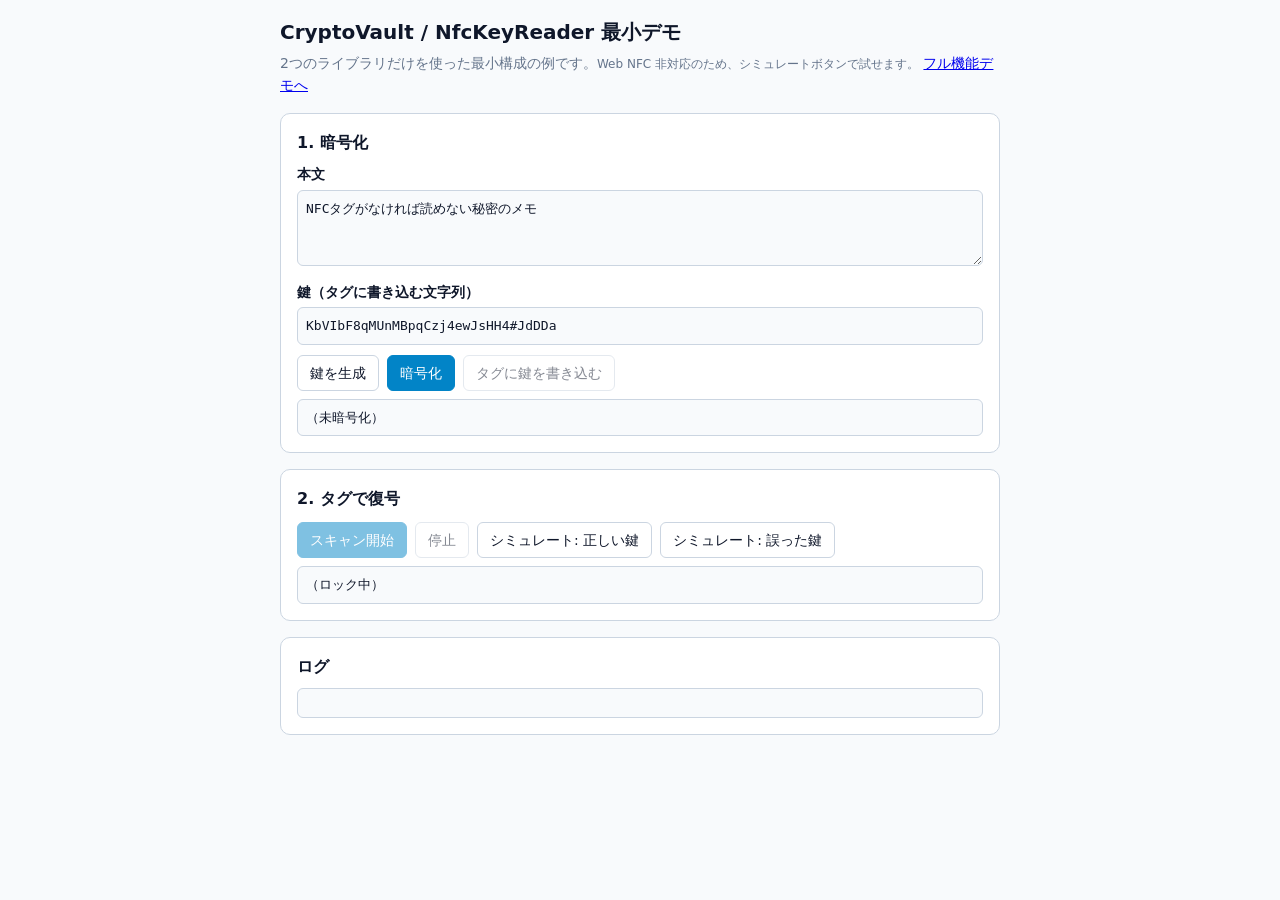
==== demo.html @ 72ac91d0 "Add minimal CryptoVault and NFC demo Add a standalone Japanese-language demo for encrypting text, wr" ====
<!DOCTYPE html>
<html lang="ja">
<head>
  <meta charset="UTF-8">
  <meta name="viewport" content="width=device-width, initial-scale=1.0">
  <title>CryptoVault / NfcKeyReader 最小デモ</title>
  <style>
    :root {
      color-scheme: light dark;
      --bg: #f8fafc;
      --fg: #0f172a;
      --muted: #64748b;
      --panel: #ffffff;
      --border: #cbd5e1;
      --accent: #0284c7;
      --ok: #047857;
      --ng: #be123c;
    }
    @media (prefers-color-scheme: dark) {
      :root {
        --bg: #0b1120;
        --fg: #e2e8f0;
        --muted: #94a3b8;
        --panel: #111827;
        --border: #334155;
        --accent: #38bdf8;
        --ok: #34d399;
        --ng: #fb7185;
      }
    }
    * { box-sizing: border-box; }
    body {
      margin: 0;
      padding: 16px;
      background: var(--bg);
      color: var(--fg);
      font: 14px/1.6 system-ui, -apple-system, sans-serif;
    }
    main { max-width: 720px; margin: 0 auto; }
    h1 { font-size: 1.25rem; margin: 0 0 4px; }
    h2 { font-size: 1rem; margin: 0 0 8px; }
    p.lead { margin: 0 0 16px; color: var(--muted); }
    section {
      background: var(--panel);
      border: 1px solid var(--border);
      border-radius: 10px;
      padding: 16px;
      margin-bottom: 16px;
    }
    label { display: block; font-weight: 600; margin: 8px 0 4px; }
    textarea, input, pre {
      width: 100%;
      font: 13px/1.5 ui-monospace, SFMono-Regular, Menlo, monospace;
      color: inherit;
      background: var(--bg);
      border: 1px solid var(--border);
      border-radius: 6px;
      padding: 8px;
    }
    pre { margin: 8px 0 0; white-space: pre-wrap; word-break: break-all; min-height: 2.5em; }
    .row { display: flex; flex-wrap: wrap; gap: 8px; margin-top: 10px; }
    button {
      font: inherit;
      padding: 6px 12px;
      border-radius: 6px;
      border: 1px solid var(--border);
      background: var(--panel);
      color: inherit;
      cursor: pointer;
    }
    button.primary { background: var(--accent); border-color: var(--accent); color: #fff; }
    button:disabled { opacity: .5; cursor: not-allowed; }
    #support { font-size: 12px; color: var(--muted); }
    #result.ok { color: var(--ok); border-color: var(--ok); }
    #result.ng { color: var(--ng); border-color: var(--ng); }
    #log { max-height: 160px; overflow-y: auto; color: var(--muted); font-size: 12px; }
  </style>
</head>
<body>
  <main>
    <h1>CryptoVault / NfcKeyReader 最小デモ</h1>
    <p class="lead">
      2つのライブラリだけを使った最小構成の例です。<span id="support"></span>
      <a href="index.html">フル機能デモへ</a>
    </p>

    <section>
      <h2>1. 暗号化</h2>
      <label for="plain">本文</label>
      <textarea id="plain" rows="3">NFCタグがなければ読めない秘密のメモ</textarea>
      <label for="key">鍵（タグに書き込む文字列）</label>
      <input id="key" type="text" autocomplete="off">
      <div class="row">
        <button id="gen">鍵を生成</button>
        <button id="enc" class="primary">暗号化</button>
        <button id="write">タグに鍵を書き込む</button>
      </div>
      <pre id="payload">（未暗号化）</pre>
    </section>

    <section>
      <h2>2. タグで復号</h2>
      <div class="row">
        <button id="scan" class="primary">スキャン開始</button>
        <button id="stop">停止</button>
        <button id="sim-ok">シミュレート: 正しい鍵</button>
        <button id="sim-ng">シミュレート: 誤った鍵</button>
      </div>
      <pre id="result">（ロック中）</pre>
    </section>

    <section>
      <h2>ログ</h2>
      <pre id="log"></pre>
    </section>
  </main>

  <script type="module">
    import { CryptoVault } from './js/crypto-vault.js';
    import { NfcKeyReader } from './js/nfc-key-reader.js';

    const $ = (id) => document.getElementById(id);
    let payload = null;
    let encryptedWithKey = null;

    const log = (msg) => {
      $('log').textContent = `[${new Date().toLocaleTimeString()}] ${msg}\n` + $('log').textContent;
    };

    const showResult = (text, state) => {
      $('result').textContent = text;
      $('result').className = state || '';
    };

    const supported = NfcKeyReader.isSupported();
    $('support').textContent = supported
      ? 'Web NFC 対応ブラウザです。'
      : 'Web NFC 非対応のため、シミュレートボタンで試せます。';
    for (const id of ['scan', 'stop', 'write']) $(id).disabled = !supported;

    const reader = new NfcKeyReader({
      onKeyRead: async (scannedKey, meta) => {
        log(`鍵を読み取り (UID: ${meta.serialNumber})`);
        if (!payload) {
          showResult('先に暗号化を実行してください。', 'ng');
          return;
        }
        try {
          showResult(await CryptoVault.decrypt(payload, scannedKey), 'ok');
          log('復号成功');
        } catch (err) {
          showResult(err.message, 'ng');
          log('復号失敗');
        }
      },
      onError: (err) => log(`エラー: ${err.message}`),
      onStatus: (status, message) => log(`${status}: ${message}`)
    });

    $('gen').addEventListener('click', () => {
      $('key').value = CryptoVault.generateRandomKey(32);
    });

    $('enc').addEventListener('click', async () => {
      try {
        const key = $('key').value.trim();
        payload = await CryptoVault.encrypt($('plain').value.trim(), key);
        encryptedWithKey = key;
        $('payload').textContent = JSON.stringify(payload, null, 2);
        showResult('（ロック中）');
        log('暗号化しました');
      } catch (err) {
        log(`暗号化エラー: ${err.message}`);
      }
    });

    $('write').addEventListener('click', async () => {
      try {
        await reader.writeKey($('key').value.trim());
        log('タグへの書き込みが完了しました');
      } catch (err) {
        log(`書き込みエラー: ${err.message}`);
      }
    });

    $('scan').addEventListener('click', () => reader.startScan().catch(() => {}));
    $('stop').addEventListener('click', () => reader.stopScan());

    $('sim-ok').addEventListener('click', () => {
      if (!encryptedWithKey) {
        log('先に暗号化を実行してください');
        return;
      }
      reader.simulateRead(encryptedWithKey);
    });
    $('sim-ng').addEventListener('click', () => reader.simulateRead('WRONG_KEY_' + CryptoVault.generateRandomKey(8)));

    $('gen').click();
  </script>
</body>
</html>
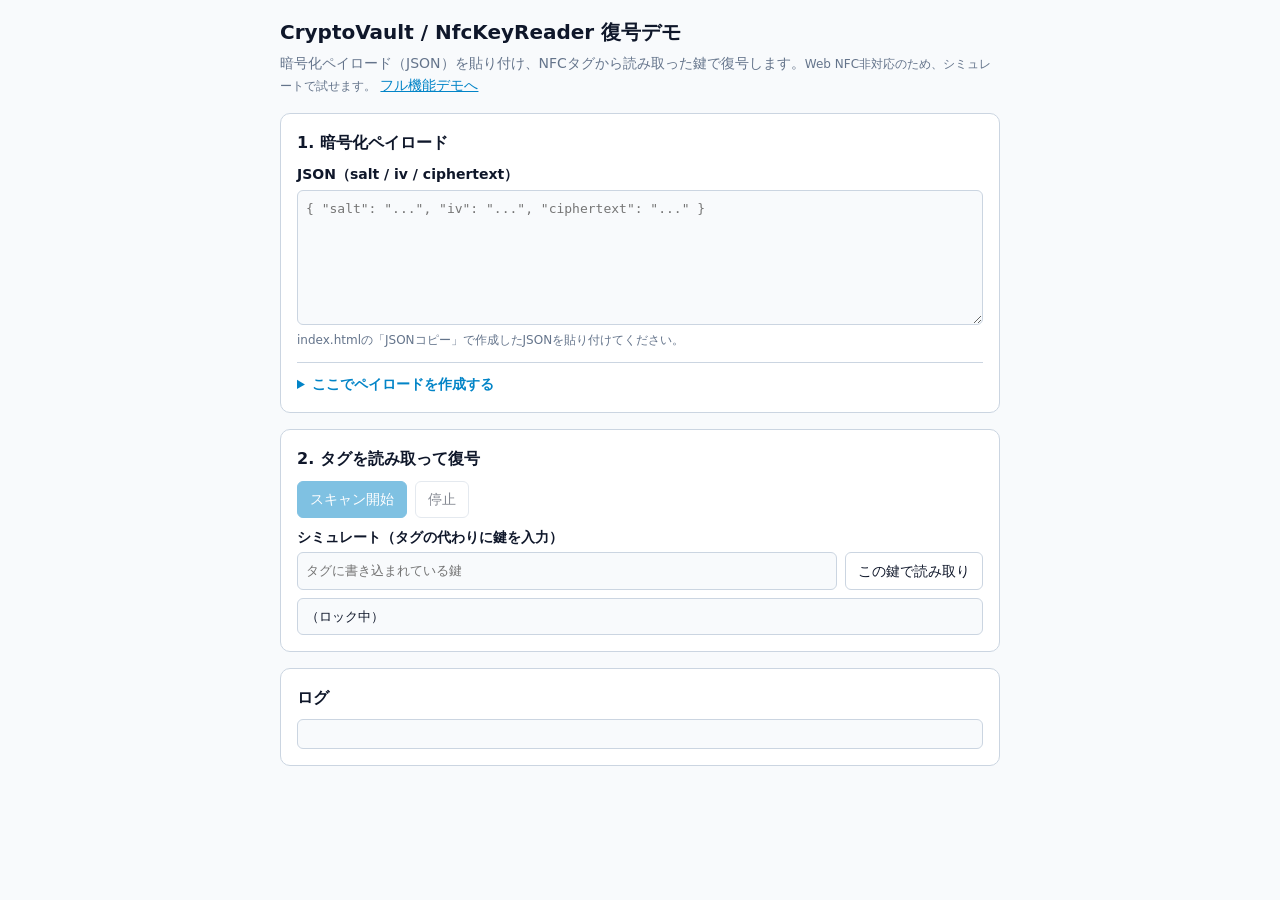
==== commit c16bb49b: "Turn minimal demo into payload decryption demo Let users paste an encrypted JSON payload and decrypt" ====
--- a/demo.html
+++ b/demo.html
@@ -3,7 +3,7 @@
 <head>
   <meta charset="UTF-8">
   <meta name="viewport" content="width=device-width, initial-scale=1.0">
-  <title>CryptoVault / NfcKeyReader 最小デモ</title>
+  <title>CryptoVault / NfcKeyReader 復号デモ</title>
   <style>
     :root {
       color-scheme: light dark;
@@ -39,7 +39,9 @@
     main { max-width: 720px; margin: 0 auto; }
     h1 { font-size: 1.25rem; margin: 0 0 4px; }
     h2 { font-size: 1rem; margin: 0 0 8px; }
+    p { margin: 0 0 8px; }
     p.lead { margin: 0 0 16px; color: var(--muted); }
+    a { color: var(--accent); }
     section {
       background: var(--panel);
       border: 1px solid var(--border);
@@ -48,6 +50,7 @@
       margin-bottom: 16px;
     }
     label { display: block; font-weight: 600; margin: 8px 0 4px; }
+    .hint { font-size: 12px; color: var(--muted); }
     textarea, input, pre {
       width: 100%;
       font: 13px/1.5 ui-monospace, SFMono-Regular, Menlo, monospace;
@@ -57,8 +60,11 @@
       border-radius: 6px;
       padding: 8px;
     }
+    textarea { resize: vertical; }
     pre { margin: 8px 0 0; white-space: pre-wrap; word-break: break-all; min-height: 2.5em; }
-    .row { display: flex; flex-wrap: wrap; gap: 8px; margin-top: 10px; }
+    .row { display: flex; flex-wrap: wrap; align-items: center; gap: 8px; margin-top: 10px; }
+    .input-row { display: flex; gap: 8px; }
+    .input-row input { flex: 1; min-width: 0; }
     button {
       font: inherit;
       padding: 6px 12px;
@@ -71,41 +77,61 @@
     button.primary { background: var(--accent); border-color: var(--accent); color: #fff; }
     button:disabled { opacity: .5; cursor: not-allowed; }
     #support { font-size: 12px; color: var(--muted); }
-    #result.ok { color: var(--ok); border-color: var(--ok); }
-    #result.ng { color: var(--ng); border-color: var(--ng); }
+    #payload-status { font-size: 12px; color: var(--muted); }
+    #payload-status.ok, #result.ok { color: var(--ok); }
+    #payload-status.ng, #result.ng { color: var(--ng); }
+    #result.ok { border-color: var(--ok); }
+    #result.ng { border-color: var(--ng); }
     #log { max-height: 160px; overflow-y: auto; color: var(--muted); font-size: 12px; }
+    details { margin-top: 12px; border-top: 1px solid var(--border); padding-top: 10px; }
+    details summary { cursor: pointer; font-weight: 600; color: var(--accent); }
+    details[open] summary { margin-bottom: 4px; }
   </style>
 </head>
 <body>
   <main>
-    <h1>CryptoVault / NfcKeyReader 最小デモ</h1>
+    <h1>CryptoVault / NfcKeyReader 復号デモ</h1>
     <p class="lead">
-      2つのライブラリだけを使った最小構成の例です。<span id="support"></span>
+      暗号化ペイロード（JSON）を貼り付け、NFCタグから読み取った鍵で復号します。<span id="support"></span>
       <a href="index.html">フル機能デモへ</a>
     </p>
 
     <section>
-      <h2>1. 暗号化</h2>
-      <label for="plain">本文</label>
-      <textarea id="plain" rows="3">NFCタグがなければ読めない秘密のメモ</textarea>
-      <label for="key">鍵（タグに書き込む文字列）</label>
-      <input id="key" type="text" autocomplete="off">
+      <h2>1. 暗号化ペイロード</h2>
+      <label for="payload">JSON（salt / iv / ciphertext）</label>
+      <textarea id="payload" rows="6" spellcheck="false" placeholder='{ "salt": "...", "iv": "...", "ciphertext": "..." }'></textarea>
+      <div id="payload-status">index.htmlの「JSONコピー」で作成したJSONを貼り付けてください。</div>
+
+      <!-- ペイロード作成ドロワー -->
+      <details id="creator">
+        <summary>ここでペイロードを作成する</summary>
+        <label for="plain">本文</label>
+        <textarea id="plain" rows="3">NFCタグがなければ読めない秘密のメモ</textarea>
+        <label for="key">鍵（タグに書き込む文字列）</label>
+        <div class="input-row">
+          <input id="key" type="text" autocomplete="off" spellcheck="false">
+          <button id="gen" type="button">生成</button>
+        </div>
+        <div class="row">
+          <button id="enc" type="button" class="primary">暗号化してJSON欄に入力</button>
+          <button id="write" type="button">タグに鍵を書き込む</button>
+        </div>
+      </details>
+    </section>
+
+    <section>
+      <h2>2. タグを読み取って復号</h2>
       <div class="row">
-        <button id="gen">鍵を生成</button>
-        <button id="enc" class="primary">暗号化</button>
-        <button id="write">タグに鍵を書き込む</button>
+        <button id="scan" type="button" class="primary">スキャン開始</button>
+        <button id="stop" type="button">停止</button>
       </div>
-      <pre id="payload">（未暗号化）</pre>
-    </section>
-
-    <section>
-      <h2>2. タグで復号</h2>
-      <div class="row">
-        <button id="scan" class="primary">スキャン開始</button>
-        <button id="stop">停止</button>
-        <button id="sim-ok">シミュレート: 正しい鍵</button>
-        <button id="sim-ng">シミュレート: 誤った鍵</button>
+
+      <label for="sim-key">シミュレート（タグの代わりに鍵を入力）</label>
+      <div class="input-row">
+        <input id="sim-key" type="text" autocomplete="off" spellcheck="false" placeholder="タグに書き込まれている鍵">
+        <button id="sim-read" type="button">この鍵で読み取り</button>
       </div>
+
       <pre id="result">（ロック中）</pre>
     </section>
 
@@ -120,8 +146,6 @@
     import { NfcKeyReader } from './js/nfc-key-reader.js';
 
     const $ = (id) => document.getElementById(id);
-    let payload = null;
-    let encryptedWithKey = null;
 
     const log = (msg) => {
       $('log').textContent = `[${new Date().toLocaleTimeString()}] ${msg}\n` + $('log').textContent;
@@ -132,17 +156,58 @@
       $('result').className = state || '';
     };
 
+    // JSON欄の内容をペイロードとして解釈する（不正なら例外）
+    const parsePayload = () => {
+      const text = $('payload').value.trim();
+      if (!text) throw new Error('JSONが入力されていません。');
+      let data;
+      try {
+        data = JSON.parse(text);
+      } catch (err) {
+        throw new Error('JSONとして解析できません。');
+      }
+      for (const field of ['salt', 'iv', 'ciphertext']) {
+        if (typeof data?.[field] !== 'string' || !data[field]) {
+          throw new Error(`"${field}" がありません。`);
+        }
+      }
+      return data;
+    };
+
+    // 入力中にJSONの形式を確認して表示する
+    const checkPayload = () => {
+      const status = $('payload-status');
+      if (!$('payload').value.trim()) {
+        status.textContent = 'index.htmlの「JSONコピー」で作成したJSONを貼り付けてください。';
+        status.className = '';
+        return;
+      }
+      try {
+        parsePayload();
+        status.textContent = '有効なペイロードです。タグを読み取ると復号します。';
+        status.className = 'ok';
+      } catch (err) {
+        status.textContent = err.message;
+        status.className = 'ng';
+      }
+      showResult('（ロック中）');
+    };
+
     const supported = NfcKeyReader.isSupported();
     $('support').textContent = supported
-      ? 'Web NFC 対応ブラウザです。'
-      : 'Web NFC 非対応のため、シミュレートボタンで試せます。';
+      ? 'Web NFC対応ブラウザです。'
+      : 'Web NFC非対応のため、シミュレートで試せます。';
     for (const id of ['scan', 'stop', 'write']) $(id).disabled = !supported;
 
     const reader = new NfcKeyReader({
       onKeyRead: async (scannedKey, meta) => {
         log(`鍵を読み取り (UID: ${meta.serialNumber})`);
-        if (!payload) {
-          showResult('先に暗号化を実行してください。', 'ng');
+        let payload;
+        try {
+          payload = parsePayload();
+        } catch (err) {
+          showResult(`ペイロードエラー: ${err.message}`, 'ng');
+          log('ペイロードが不正なため復号できません');
           return;
         }
         try {
@@ -157,6 +222,8 @@
       onStatus: (status, message) => log(`${status}: ${message}`)
     });
 
+    $('payload').addEventListener('input', checkPayload);
+
     $('gen').addEventListener('click', () => {
       $('key').value = CryptoVault.generateRandomKey(32);
     });
@@ -164,11 +231,12 @@
     $('enc').addEventListener('click', async () => {
       try {
         const key = $('key').value.trim();
-        payload = await CryptoVault.encrypt($('plain').value.trim(), key);
-        encryptedWithKey = key;
-        $('payload').textContent = JSON.stringify(payload, null, 2);
-        showResult('（ロック中）');
-        log('暗号化しました');
+        const payload = await CryptoVault.encrypt($('plain').value.trim(), key);
+        $('payload').value = JSON.stringify(payload, null, 2);
+        // 作成直後にシミュレートで試せるよう、同じ鍵を入れておく
+        $('sim-key').value = key;
+        checkPayload();
+        log('暗号化してJSON欄に入力しました');
       } catch (err) {
         log(`暗号化エラー: ${err.message}`);
       }
@@ -179,21 +247,21 @@
         await reader.writeKey($('key').value.trim());
         log('タグへの書き込みが完了しました');
       } catch (err) {
-        log(`書き込みエラー: ${err.message}`);
+        if (err.name !== 'AbortError') log(`書き込みエラー: ${err.message}`);
       }
     });
 
     $('scan').addEventListener('click', () => reader.startScan().catch(() => {}));
     $('stop').addEventListener('click', () => reader.stopScan());
 
-    $('sim-ok').addEventListener('click', () => {
-      if (!encryptedWithKey) {
-        log('先に暗号化を実行してください');
+    $('sim-read').addEventListener('click', () => {
+      const key = $('sim-key').value.trim();
+      if (!key) {
+        log('シミュレートする鍵を入力してください');
         return;
       }
-      reader.simulateRead(encryptedWithKey);
-    });
-    $('sim-ng').addEventListener('click', () => reader.simulateRead('WRONG_KEY_' + CryptoVault.generateRandomKey(8)));
+      reader.simulateRead(key);
+    });
 
     $('gen').click();
   </script>
